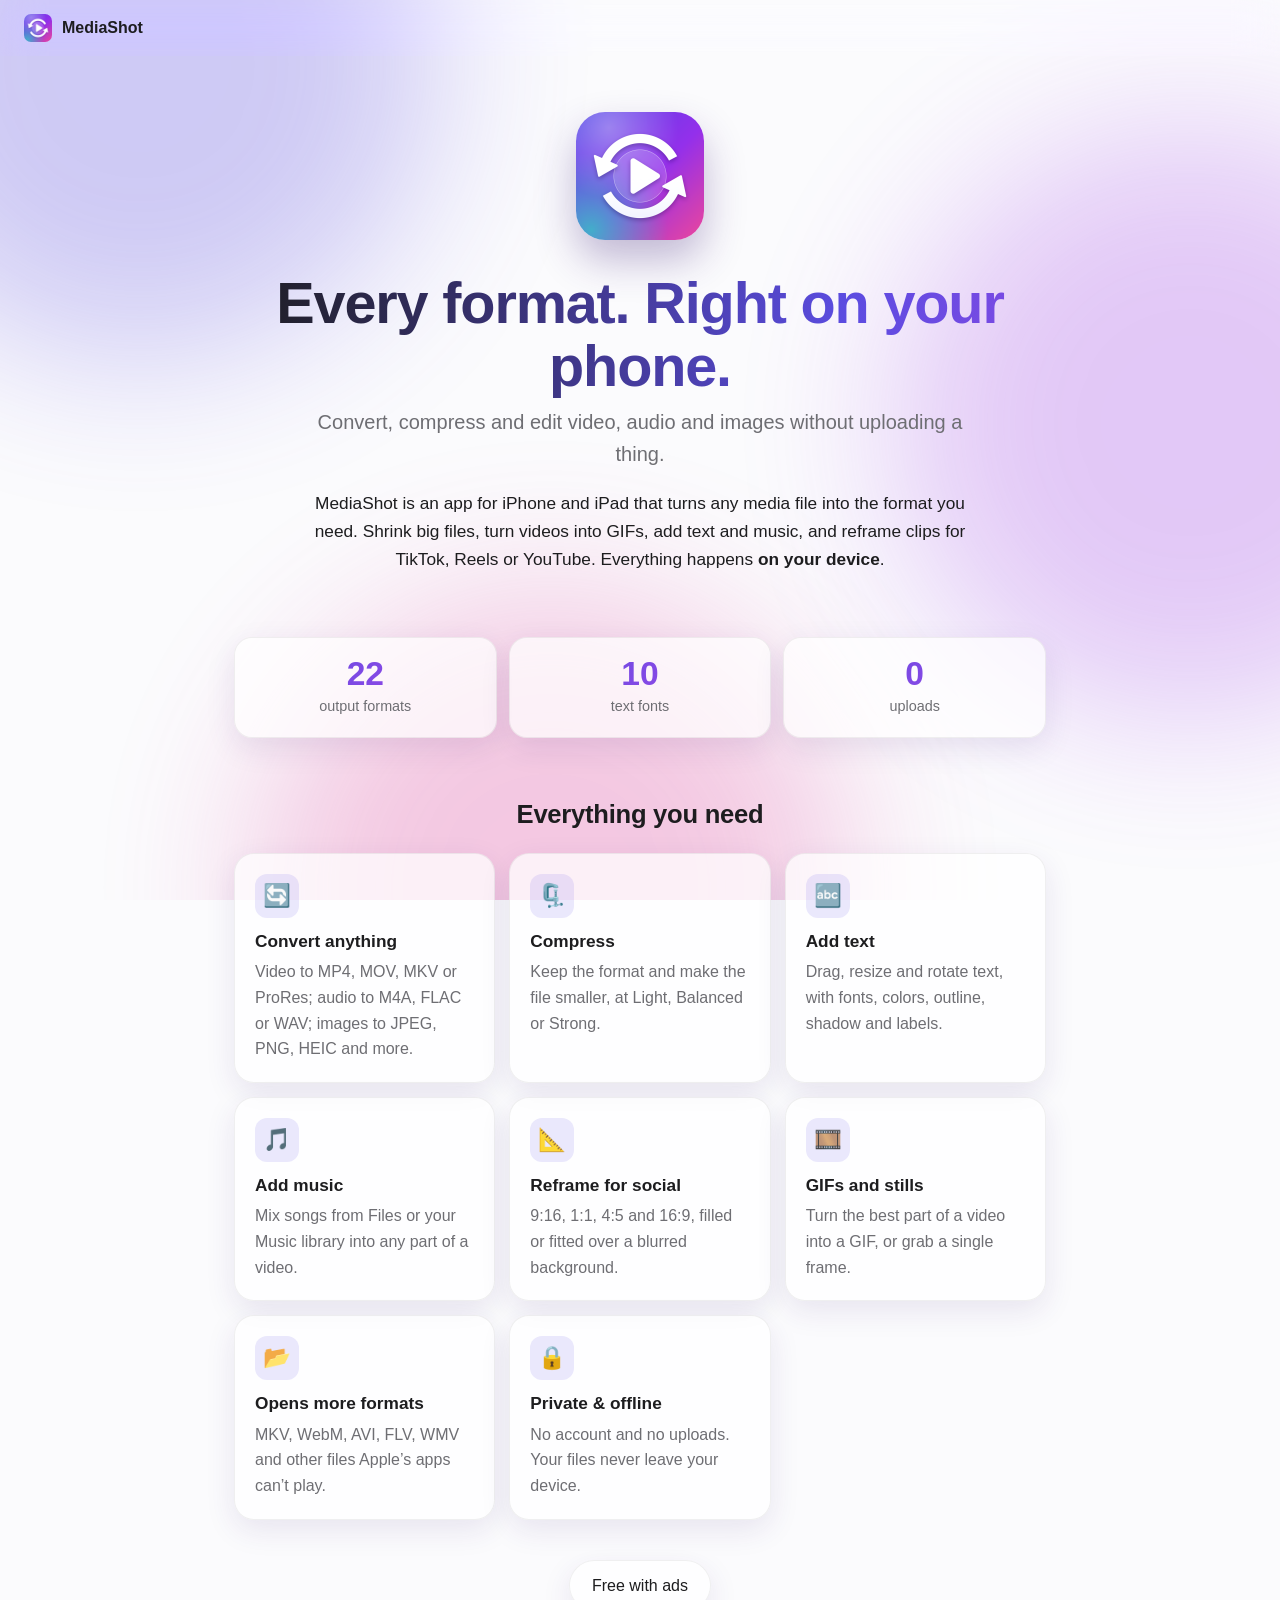
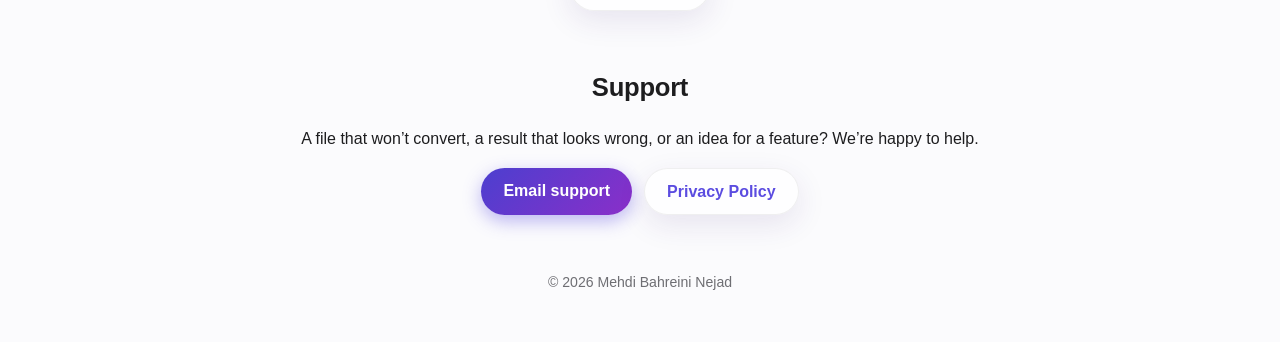
==== mediashot/index.html @ ee6002e3 "Add MediaShot home and privacy policy pages" ====
<!DOCTYPE html>
<html lang="en" class="no-js">
<head>
<meta charset="utf-8">
<meta name="viewport" content="width=device-width, initial-scale=1">
<title>MediaShot – Convert, compress and edit media on your iPhone</title>
<meta name="description" content="MediaShot converts, compresses and edits video, audio and images entirely on your iPhone and iPad. Add text and music, reframe for social media, and make GIFs.">
<link rel="icon" href="/mediashot/icon.png">
<link rel="stylesheet" href="/mediashot/style.css">
<script src="/mediashot/site.js" defer></script>
</head>
<body>

<div class="backdrop" aria-hidden="true">
  <div class="blob one"></div>
  <div class="blob two"></div>
  <div class="blob three"></div>
</div>

<header class="topbar">
  <a class="brand" href="/mediashot/"><img src="/mediashot/icon.png" alt="">MediaShot</a>
</header>

<main>
  <section class="hero">
    <img class="hero-icon" src="/mediashot/icon.png" alt="MediaShot app icon">
    <h1>Every format. Right on your phone.</h1>
    <p class="tagline">Convert, compress and edit video, audio and images without uploading a thing.</p>
    <p class="intro">MediaShot is an app for iPhone and iPad that turns any media file into the format you need. Shrink big files, turn videos into GIFs, add text and music, and reframe clips for TikTok, Reels or YouTube. Everything happens <strong>on your device</strong>.</p>
  </section>

  <div class="stats reveal" data-stagger>
    <div class="stat"><span class="num" data-count="22">22</span><span class="label">output formats</span></div>
    <div class="stat"><span class="num" data-count="10">10</span><span class="label">text fonts</span></div>
    <div class="stat"><span class="num" data-count="0">0</span><span class="label">uploads</span></div>
  </div>

  <h2 class="reveal">Everything you need</h2>
  <ul class="features" data-stagger>
    <li class="card reveal"><span class="emoji" aria-hidden="true">🔄</span><strong>Convert anything</strong><span class="text">Video to MP4, MOV, MKV or ProRes; audio to M4A, FLAC or WAV; images to JPEG, PNG, HEIC and more.</span></li>
    <li class="card reveal"><span class="emoji" aria-hidden="true">🗜️</span><strong>Compress</strong><span class="text">Keep the format and make the file smaller, at Light, Balanced or Strong.</span></li>
    <li class="card reveal"><span class="emoji" aria-hidden="true">🔤</span><strong>Add text</strong><span class="text">Drag, resize and rotate text, with fonts, colors, outline, shadow and labels.</span></li>
    <li class="card reveal"><span class="emoji" aria-hidden="true">🎵</span><strong>Add music</strong><span class="text">Mix songs from Files or your Music library into any part of a video.</span></li>
    <li class="card reveal"><span class="emoji" aria-hidden="true">📐</span><strong>Reframe for social</strong><span class="text">9:16, 1:1, 4:5 and 16:9, filled or fitted over a blurred background.</span></li>
    <li class="card reveal"><span class="emoji" aria-hidden="true">🎞️</span><strong>GIFs and stills</strong><span class="text">Turn the best part of a video into a GIF, or grab a single frame.</span></li>
    <li class="card reveal"><span class="emoji" aria-hidden="true">📂</span><strong>Opens more formats</strong><span class="text">MKV, WebM, AVI, FLV, WMV and other files Apple’s apps can’t play.</span></li>
    <li class="card reveal"><span class="emoji" aria-hidden="true">🔒</span><strong>Private &amp; offline</strong><span class="text">No account and no uploads. Your files never leave your device.</span></li>
  </ul>

  <p class="pill reveal">Free with ads</p>

  <section class="support">
    <h2 class="reveal">Support</h2>
    <p class="reveal">A file that won’t convert, a result that looks wrong, or an idea for a feature? We’re happy to help.</p>
    <div class="links reveal">
      <a class="button" href="mailto:mehsalbah@gmail.com?subject=MediaShot%20support">Email support</a>
      <a class="button secondary" href="/mediashot/privacy.html">Privacy Policy</a>
    </div>
  </section>
</main>

<footer>© 2026 Mehdi Bahreini Nejad</footer>

</body>
</html>
---- mediashot/style.css ----
/* MediaShot site — shared by /mediashot/ and /mediashot/privacy.html */

@view-transition { navigation: auto; }

:root {
  --accent: #5b4ce0;
  --accent-2: #a347e8;
  --accent-3: #e0479e;
  --text: #1d1d1f;
  --muted: #6e6e73;
  --card: rgba(255, 255, 255, 0.72);
  --card-border: rgba(0, 0, 0, 0.06);
  --bg: #fbfbfd;
  --shadow: 0 10px 30px rgba(60, 30, 120, 0.1);
  --spring: cubic-bezier(0.34, 1.56, 0.64, 1);
  --ease-out: cubic-bezier(0.22, 1, 0.36, 1);
  /* Solid fills behind white text; not lightened in dark mode, so contrast holds. */
  --fill-1: #4c3fcf;
  --fill-2: #8a2fc9;
  color-scheme: light dark;
}

@media (prefers-color-scheme: dark) {
  :root {
    --accent: #9d93ff;
    --accent-2: #cf8bff;
    --accent-3: #ff7cc3;
    --text: #f5f5f7;
    --muted: #a1a1a6;
    --card: rgba(28, 28, 30, 0.72);
    --card-border: rgba(255, 255, 255, 0.08);
    --bg: #000;
    --shadow: 0 10px 30px rgba(0, 0, 0, 0.5);
  }
}

* { box-sizing: border-box; }

html { scroll-behavior: smooth; }

body {
  margin: 0;
  font-family: -apple-system, BlinkMacSystemFont, "Segoe UI", Roboto, sans-serif;
  line-height: 1.6;
  color: var(--text);
  background: var(--bg);
  overflow-x: hidden;
  -webkit-font-smoothing: antialiased;
}

a { color: var(--accent); text-decoration: none; }
a:hover { text-decoration: underline; }

/* ---------- Animated background ---------- */

.backdrop {
  position: fixed;
  inset: 0;
  z-index: -1;
  overflow: hidden;
  pointer-events: none;
  view-transition-name: backdrop;
}

.blob {
  position: absolute;
  width: 46vmax;
  height: 46vmax;
  border-radius: 50%;
  filter: blur(80px);
  opacity: 0.28;
  will-change: transform;
}
.blob.one   { background: var(--accent);   top: -18vmax; left: -12vmax; animation: drift-one 22s ease-in-out infinite alternate; }
.blob.two   { background: var(--accent-2); top: 10vmax;  right: -16vmax; animation: drift-two 26s ease-in-out infinite alternate; }
.blob.three { background: var(--accent-3); bottom: -22vmax; left: 20vmax; animation: drift-three 30s ease-in-out infinite alternate; }

@keyframes drift-one   { to { transform: translate(14vmax, 10vmax) scale(1.15); } }
@keyframes drift-two   { to { transform: translate(-12vmax, 14vmax) scale(0.9); } }
@keyframes drift-three { to { transform: translate(-10vmax, -12vmax) scale(1.2); } }

/* ---------- Top bar & language switch ---------- */

.topbar {
  position: sticky;
  top: 0;
  z-index: 10;
  display: flex;
  justify-content: space-between;
  align-items: center;
  padding: 14px 24px;
  backdrop-filter: saturate(180%) blur(20px);
  -webkit-backdrop-filter: saturate(180%) blur(20px);
  view-transition-name: topbar;
}

.brand {
  display: flex;
  align-items: center;
  gap: 10px;
  font-weight: 600;
  color: var(--text);
}
.brand img { width: 28px; height: 28px; border-radius: 7px; }
.brand:hover { text-decoration: none; }

.lang-switch {
  position: relative;
  display: grid;
  grid-template-columns: 1fr 1fr;
  padding: 4px;
  border-radius: 999px;
  background: var(--card);
  border: 1px solid var(--card-border);
  box-shadow: var(--shadow);
}

.lang-switch a {
  position: relative;
  z-index: 1;
  padding: 6px 16px;
  border-radius: 999px;
  font-size: 0.9em;
  font-weight: 600;
  text-align: center;
  color: var(--muted);
  transition: color 0.3s var(--ease-out);
}
.lang-switch a:hover { text-decoration: none; color: var(--text); }
.lang-switch a[aria-current="page"] { color: #fff; }

.lang-thumb {
  position: absolute;
  top: 4px;
  bottom: 4px;
  left: 4px;
  width: calc(50% - 4px);
  border-radius: 999px;
  background: linear-gradient(135deg, var(--fill-1), var(--fill-2));
  box-shadow: 0 4px 14px color-mix(in srgb, var(--accent) 45%, transparent);
  transition: transform 0.45s var(--spring);
  view-transition-name: lang-thumb;
}
html[lang="de"] .lang-thumb { transform: translateX(100%); }
/* Slides the thumb immediately on click, before the page changes. */
.lang-switch.to-de .lang-thumb { transform: translateX(100%); }
.lang-switch.to-en .lang-thumb { transform: translateX(0); }

/* ---------- Layout ---------- */

main {
  max-width: 860px;
  margin: 0 auto;
  padding: 0 24px 24px;
  view-transition-name: content;
}

/* ---------- Hero ---------- */

.hero { text-align: center; padding: 56px 0 24px; }

.hero-icon {
  width: 128px;
  height: 128px;
  border-radius: 29px;
  box-shadow: 0 20px 40px rgba(60, 30, 120, 0.3);
  animation: pop-in 0.9s var(--spring) both, float 6s ease-in-out 1s infinite;
}

@keyframes pop-in {
  from { opacity: 0; transform: scale(0.4) rotate(-12deg); }
  to   { opacity: 1; transform: scale(1) rotate(0); }
}
@keyframes float {
  0%, 100% { transform: translateY(0); }
  50%      { transform: translateY(-10px); }
}

.hero h1, .doc-hero h1 {
  font-size: clamp(2.4em, 7vw, 3.6em);
  line-height: 1.1;
  margin: 24px 0 8px;
  letter-spacing: -0.02em;
  background: linear-gradient(90deg, var(--text) 0%, var(--accent) 30%, var(--accent-2) 50%, var(--accent) 70%, var(--text) 100%);
  background-size: 250% 100%;
  -webkit-background-clip: text;
  background-clip: text;
  color: transparent;
  animation: rise 0.8s var(--ease-out) 0.15s both, shimmer 7s linear 1.2s infinite;
}
@keyframes shimmer { to { background-position: -250% 0; } }

.tagline {
  font-size: 1.25em;
  color: var(--muted);
  margin: 0 auto;
  max-width: 34em;
  animation: rise 0.8s var(--ease-out) 0.3s both;
}

.intro {
  font-size: 1.08em;
  max-width: 40em;
  margin: 20px auto 0;
  animation: rise 0.8s var(--ease-out) 0.45s both;
}

@keyframes rise {
  from { opacity: 0; transform: translateY(24px); filter: blur(6px); }
  to   { opacity: 1; transform: none; filter: none; }
}

/* ---------- Stats ---------- */

.stats {
  display: grid;
  grid-template-columns: repeat(3, 1fr);
  gap: 12px;
  margin: 40px 0 8px;
}
.stat {
  text-align: center;
  padding: 18px 8px;
  border-radius: 18px;
  background: var(--card);
  border: 1px solid var(--card-border);
  box-shadow: var(--shadow);
  backdrop-filter: blur(12px);
  -webkit-backdrop-filter: blur(12px);
}
.stat .num {
  display: block;
  font-size: 2.1em;
  font-weight: 700;
  line-height: 1.1;
  font-variant-numeric: tabular-nums;
  background: linear-gradient(135deg, var(--accent), var(--accent-2));
  -webkit-background-clip: text;
  background-clip: text;
  color: transparent;
}
.stat .label { font-size: 0.9em; color: var(--muted); }

/* ---------- Features ---------- */

h2 {
  font-size: 1.6em;
  letter-spacing: -0.01em;
  margin: 56px 0 18px;
  text-align: center;
}

.features {
  display: grid;
  grid-template-columns: repeat(auto-fit, minmax(240px, 1fr));
  gap: 14px;
  padding: 0;
  margin: 0;
  list-style: none;
  perspective: 900px;
}

.card {
  --mx: 50%;
  --my: 50%;
  position: relative;
  padding: 20px;
  border-radius: 20px;
  background: var(--card);
  border: 1px solid var(--card-border);
  box-shadow: var(--shadow);
  backdrop-filter: blur(12px);
  -webkit-backdrop-filter: blur(12px);
  overflow: hidden;
  transform-style: preserve-3d;
  transition: transform 0.25s var(--ease-out), box-shadow 0.25s var(--ease-out);
}
/* Soft light that follows the pointer. */
.card::before {
  content: "";
  position: absolute;
  inset: 0;
  background: radial-gradient(240px circle at var(--mx) var(--my), color-mix(in srgb, var(--accent) 18%, transparent), transparent 70%);
  opacity: 0;
  transition: opacity 0.3s;
  pointer-events: none;
}
.card:hover::before { opacity: 1; }
.card:hover { box-shadow: 0 18px 40px rgba(60, 30, 120, 0.18); }

.card .emoji {
  display: inline-grid;
  place-items: center;
  width: 44px;
  height: 44px;
  margin-bottom: 10px;
  border-radius: 12px;
  font-size: 1.4em;
  background: color-mix(in srgb, var(--accent) 12%, transparent);
  transition: transform 0.5s var(--spring);
}
.card:hover .emoji { transform: scale(1.15) rotate(-8deg); }
.card strong { display: block; font-size: 1.08em; margin-bottom: 4px; }
.card span.text { color: var(--muted); }

/* ---------- Scroll reveal ---------- */

.reveal {
  opacity: 0;
  transform: translateY(32px) scale(0.97);
  filter: blur(4px);
  transition:
    opacity 0.8s var(--ease-out),
    transform 0.8s var(--ease-out),
    filter 0.8s var(--ease-out);
  transition-delay: var(--delay, 0s);
}
.reveal.visible { opacity: 1; transform: none; filter: none; }
/* Without JavaScript nothing should stay hidden. */
.no-js .reveal { opacity: 1; transform: none; filter: none; }

/* ---------- Pricing & support ---------- */

.pill {
  display: block;
  width: fit-content;
  margin: 40px auto 0;
  padding: 12px 22px;
  border-radius: 999px;
  text-align: center;
  background: var(--card);
  border: 1px solid var(--card-border);
  box-shadow: var(--shadow);
}

.support { text-align: center; }
.support .links { display: flex; justify-content: center; flex-wrap: wrap; gap: 12px; margin-top: 16px; }

.button {
  display: inline-block;
  padding: 10px 22px;
  border-radius: 999px;
  font-weight: 600;
  color: #fff;
  background: linear-gradient(135deg, var(--fill-1), var(--fill-2));
  box-shadow: 0 6px 18px color-mix(in srgb, var(--accent) 40%, transparent);
  transition: transform 0.35s var(--spring), box-shadow 0.35s var(--ease-out);
}
.button:hover { text-decoration: none; transform: translateY(-2px) scale(1.04); }
.button.secondary {
  color: var(--accent);
  background: var(--card);
  border: 1px solid var(--card-border);
  box-shadow: var(--shadow);
}

.note {
  max-width: 44em;
  margin: 48px auto 0;
  font-size: 0.88em;
  color: var(--muted);
  text-align: center;
}

footer {
  text-align: center;
  font-size: 0.88em;
  color: var(--muted);
  padding: 32px 24px 48px;
}

@media (max-width: 520px) {
  .stats { gap: 8px; }
  .stat .num { font-size: 1.6em; }
  .topbar { padding: 12px 16px; }
}

/* ---------- Page-to-page transition between languages ---------- */

::view-transition-old(content),
::view-transition-new(content) {
  animation-duration: 0.6s;
  animation-timing-function: var(--ease-out);
  animation-fill-mode: both;
}
::view-transition-old(content) { animation-name: slide-out-left; }
::view-transition-new(content) { animation-name: slide-in-right; }

/* Going back to English reverses the direction. */
html:active-view-transition-type(to-en)::view-transition-old(content) { animation-name: slide-out-right; }
html:active-view-transition-type(to-en)::view-transition-new(content) { animation-name: slide-in-left; }

::view-transition-group(lang-thumb) {
  animation-duration: 0.5s;
  animation-timing-function: var(--spring);
}

@keyframes slide-out-left  { to   { opacity: 0; transform: translateX(-8%) scale(0.96); filter: blur(10px); } }
@keyframes slide-in-right  { from { opacity: 0; transform: translateX(8%) scale(0.96);  filter: blur(10px); } }
@keyframes slide-out-right { to   { opacity: 0; transform: translateX(8%) scale(0.96);  filter: blur(10px); } }
@keyframes slide-in-left   { from { opacity: 0; transform: translateX(-8%) scale(0.96); filter: blur(10px); } }

/* Fallback for browsers without cross-page view transitions. */
main.leaving-left  { animation: slide-out-left 0.35s var(--ease-out) forwards; }
main.leaving-right { animation: slide-out-right 0.35s var(--ease-out) forwards; }

/* ---------- Reduced motion ---------- */

@media (prefers-reduced-motion: reduce) {
  @view-transition { navigation: none; }
  *, *::before, *::after {
    animation: none !important;
    transition: none !important;
  }
  .reveal { opacity: 1; transform: none; filter: none; }
  .hero h1 { background-position: 50% 0; }
}

/* ---------- Document pages (privacy policy) ---------- */

.doc-hero { text-align: center; padding: 48px 0 8px; }
.doc-hero .hero-icon { width: 84px; height: 84px; border-radius: 19px; }
.doc-hero h1 { font-size: clamp(2em, 6vw, 2.8em); margin-top: 20px; hyphens: auto; overflow-wrap: break-word; }

.chip {
  display: inline-block;
  margin-top: 4px;
  padding: 4px 14px;
  border-radius: 999px;
  font-size: 0.85em;
  color: var(--muted);
  background: var(--card);
  border: 1px solid var(--card-border);
  animation: rise 0.8s var(--ease-out) 0.3s both;
}

.highlights { margin-top: 36px; }
.highlights .card { text-align: center; }
.highlights .emoji { margin-inline: auto; }

.toc {
  display: flex;
  flex-wrap: wrap;
  justify-content: center;
  gap: 8px;
  margin: 36px 0 8px;
  padding: 0;
  list-style: none;
}
.toc a {
  display: inline-block;
  padding: 6px 14px;
  border-radius: 999px;
  font-size: 0.88em;
  color: var(--text);
  background: var(--card);
  border: 1px solid var(--card-border);
  transition: transform 0.35s var(--spring), border-color 0.3s, color 0.3s;
}
.toc a:hover { text-decoration: none; transform: translateY(-2px); color: var(--accent); border-color: color-mix(in srgb, var(--accent) 40%, transparent); }

.doc-section {
  position: relative;
  margin-top: 18px;
  padding: 24px 24px 20px 76px;
  border-radius: 20px;
  background: var(--card);
  border: 1px solid var(--card-border);
  box-shadow: var(--shadow);
  backdrop-filter: blur(12px);
  -webkit-backdrop-filter: blur(12px);
  scroll-margin-top: 90px;
}
.doc-section .index {
  position: absolute;
  top: 22px;
  left: 22px;
  display: grid;
  place-items: center;
  width: 36px;
  height: 36px;
  border-radius: 11px;
  font-weight: 700;
  color: #fff;
  background: linear-gradient(135deg, var(--fill-1), var(--fill-2));
  box-shadow: 0 4px 12px color-mix(in srgb, var(--accent) 35%, transparent);
}
.doc-section h2 { text-align: left; margin: 2px 0 8px; font-size: 1.25em; }
.doc-section p, .doc-section ul { margin: 8px 0; }
.doc-section ul { padding-left: 1.2em; }
.doc-section li::marker { color: var(--accent); }
/* Briefly glows when reached through the table of contents. */
.doc-section:target { animation: target-glow 1.6s var(--ease-out); }
@keyframes target-glow {
  0%   { box-shadow: 0 0 0 0 color-mix(in srgb, var(--accent) 60%, transparent); }
  100% { box-shadow: 0 0 0 14px transparent, var(--shadow); }
}

.footer-links { display: flex; justify-content: center; gap: 18px; margin-bottom: 8px; }

@media (max-width: 520px) {
  .doc-section { padding: 70px 18px 16px; }
  .doc-section .index { top: 20px; left: 18px; }
}
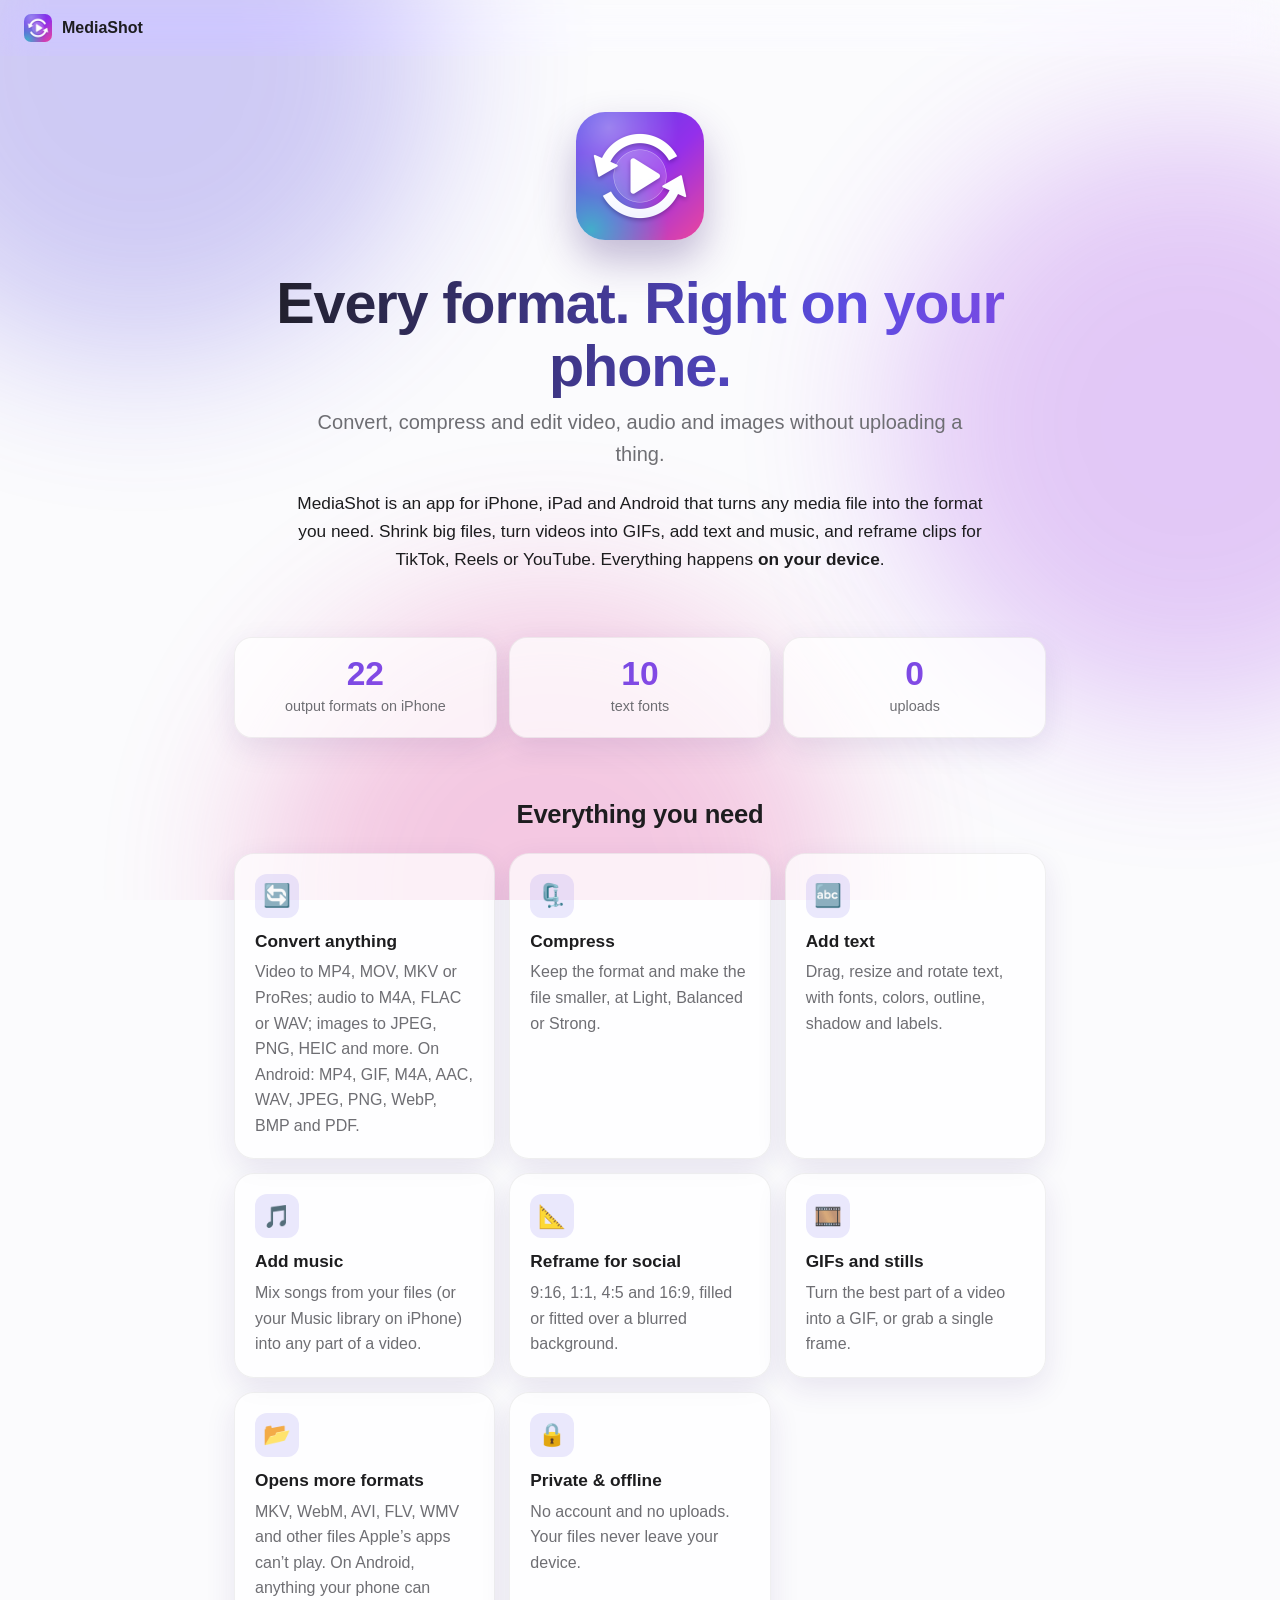
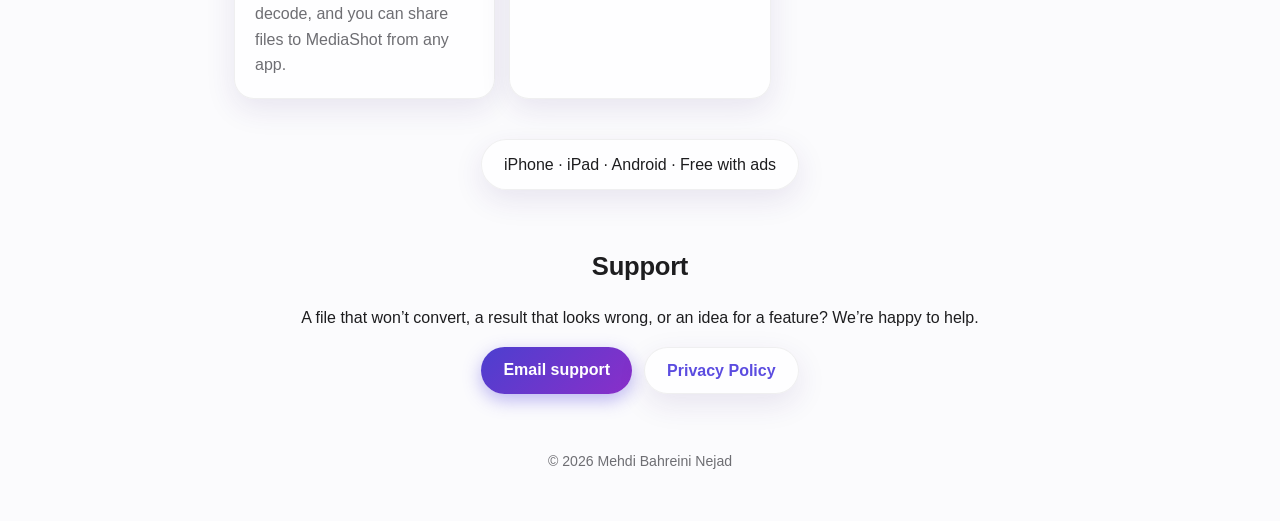
==== commit 03022503: "Mention the Android app on the MediaShot pages" ====
--- a/mediashot/index.html
+++ b/mediashot/index.html
@@ -3,8 +3,8 @@
 <head>
 <meta charset="utf-8">
 <meta name="viewport" content="width=device-width, initial-scale=1">
-<title>MediaShot – Convert, compress and edit media on your iPhone</title>
-<meta name="description" content="MediaShot converts, compresses and edits video, audio and images entirely on your iPhone and iPad. Add text and music, reframe for social media, and make GIFs.">
+<title>MediaShot – Convert, compress and edit media on iPhone and Android</title>
+<meta name="description" content="MediaShot converts, compresses and edits video, audio and images entirely on your iPhone, iPad or Android phone. Add text and music, reframe for social media, and make GIFs.">
 <link rel="icon" href="/mediashot/icon.png">
 <link rel="stylesheet" href="/mediashot/style.css">
 <script src="/mediashot/site.js" defer></script>
@@ -26,28 +26,28 @@
     <img class="hero-icon" src="/mediashot/icon.png" alt="MediaShot app icon">
     <h1>Every format. Right on your phone.</h1>
     <p class="tagline">Convert, compress and edit video, audio and images without uploading a thing.</p>
-    <p class="intro">MediaShot is an app for iPhone and iPad that turns any media file into the format you need. Shrink big files, turn videos into GIFs, add text and music, and reframe clips for TikTok, Reels or YouTube. Everything happens <strong>on your device</strong>.</p>
+    <p class="intro">MediaShot is an app for iPhone, iPad and Android that turns any media file into the format you need. Shrink big files, turn videos into GIFs, add text and music, and reframe clips for TikTok, Reels or YouTube. Everything happens <strong>on your device</strong>.</p>
   </section>
 
   <div class="stats reveal" data-stagger>
-    <div class="stat"><span class="num" data-count="22">22</span><span class="label">output formats</span></div>
+    <div class="stat"><span class="num" data-count="22">22</span><span class="label">output formats on iPhone</span></div>
     <div class="stat"><span class="num" data-count="10">10</span><span class="label">text fonts</span></div>
     <div class="stat"><span class="num" data-count="0">0</span><span class="label">uploads</span></div>
   </div>
 
   <h2 class="reveal">Everything you need</h2>
   <ul class="features" data-stagger>
-    <li class="card reveal"><span class="emoji" aria-hidden="true">🔄</span><strong>Convert anything</strong><span class="text">Video to MP4, MOV, MKV or ProRes; audio to M4A, FLAC or WAV; images to JPEG, PNG, HEIC and more.</span></li>
+    <li class="card reveal"><span class="emoji" aria-hidden="true">🔄</span><strong>Convert anything</strong><span class="text">Video to MP4, MOV, MKV or ProRes; audio to M4A, FLAC or WAV; images to JPEG, PNG, HEIC and more. On Android: MP4, GIF, M4A, AAC, WAV, JPEG, PNG, WebP, BMP and PDF.</span></li>
     <li class="card reveal"><span class="emoji" aria-hidden="true">🗜️</span><strong>Compress</strong><span class="text">Keep the format and make the file smaller, at Light, Balanced or Strong.</span></li>
     <li class="card reveal"><span class="emoji" aria-hidden="true">🔤</span><strong>Add text</strong><span class="text">Drag, resize and rotate text, with fonts, colors, outline, shadow and labels.</span></li>
-    <li class="card reveal"><span class="emoji" aria-hidden="true">🎵</span><strong>Add music</strong><span class="text">Mix songs from Files or your Music library into any part of a video.</span></li>
+    <li class="card reveal"><span class="emoji" aria-hidden="true">🎵</span><strong>Add music</strong><span class="text">Mix songs from your files (or your Music library on iPhone) into any part of a video.</span></li>
     <li class="card reveal"><span class="emoji" aria-hidden="true">📐</span><strong>Reframe for social</strong><span class="text">9:16, 1:1, 4:5 and 16:9, filled or fitted over a blurred background.</span></li>
     <li class="card reveal"><span class="emoji" aria-hidden="true">🎞️</span><strong>GIFs and stills</strong><span class="text">Turn the best part of a video into a GIF, or grab a single frame.</span></li>
-    <li class="card reveal"><span class="emoji" aria-hidden="true">📂</span><strong>Opens more formats</strong><span class="text">MKV, WebM, AVI, FLV, WMV and other files Apple’s apps can’t play.</span></li>
+    <li class="card reveal"><span class="emoji" aria-hidden="true">📂</span><strong>Opens more formats</strong><span class="text">MKV, WebM, AVI, FLV, WMV and other files Apple’s apps can’t play. On Android, anything your phone can decode, and you can share files to MediaShot from any app.</span></li>
     <li class="card reveal"><span class="emoji" aria-hidden="true">🔒</span><strong>Private &amp; offline</strong><span class="text">No account and no uploads. Your files never leave your device.</span></li>
   </ul>
 
-  <p class="pill reveal">Free with ads</p>
+  <p class="pill reveal">iPhone · iPad · Android · Free with ads</p>
 
   <section class="support">
     <h2 class="reveal">Support</h2>
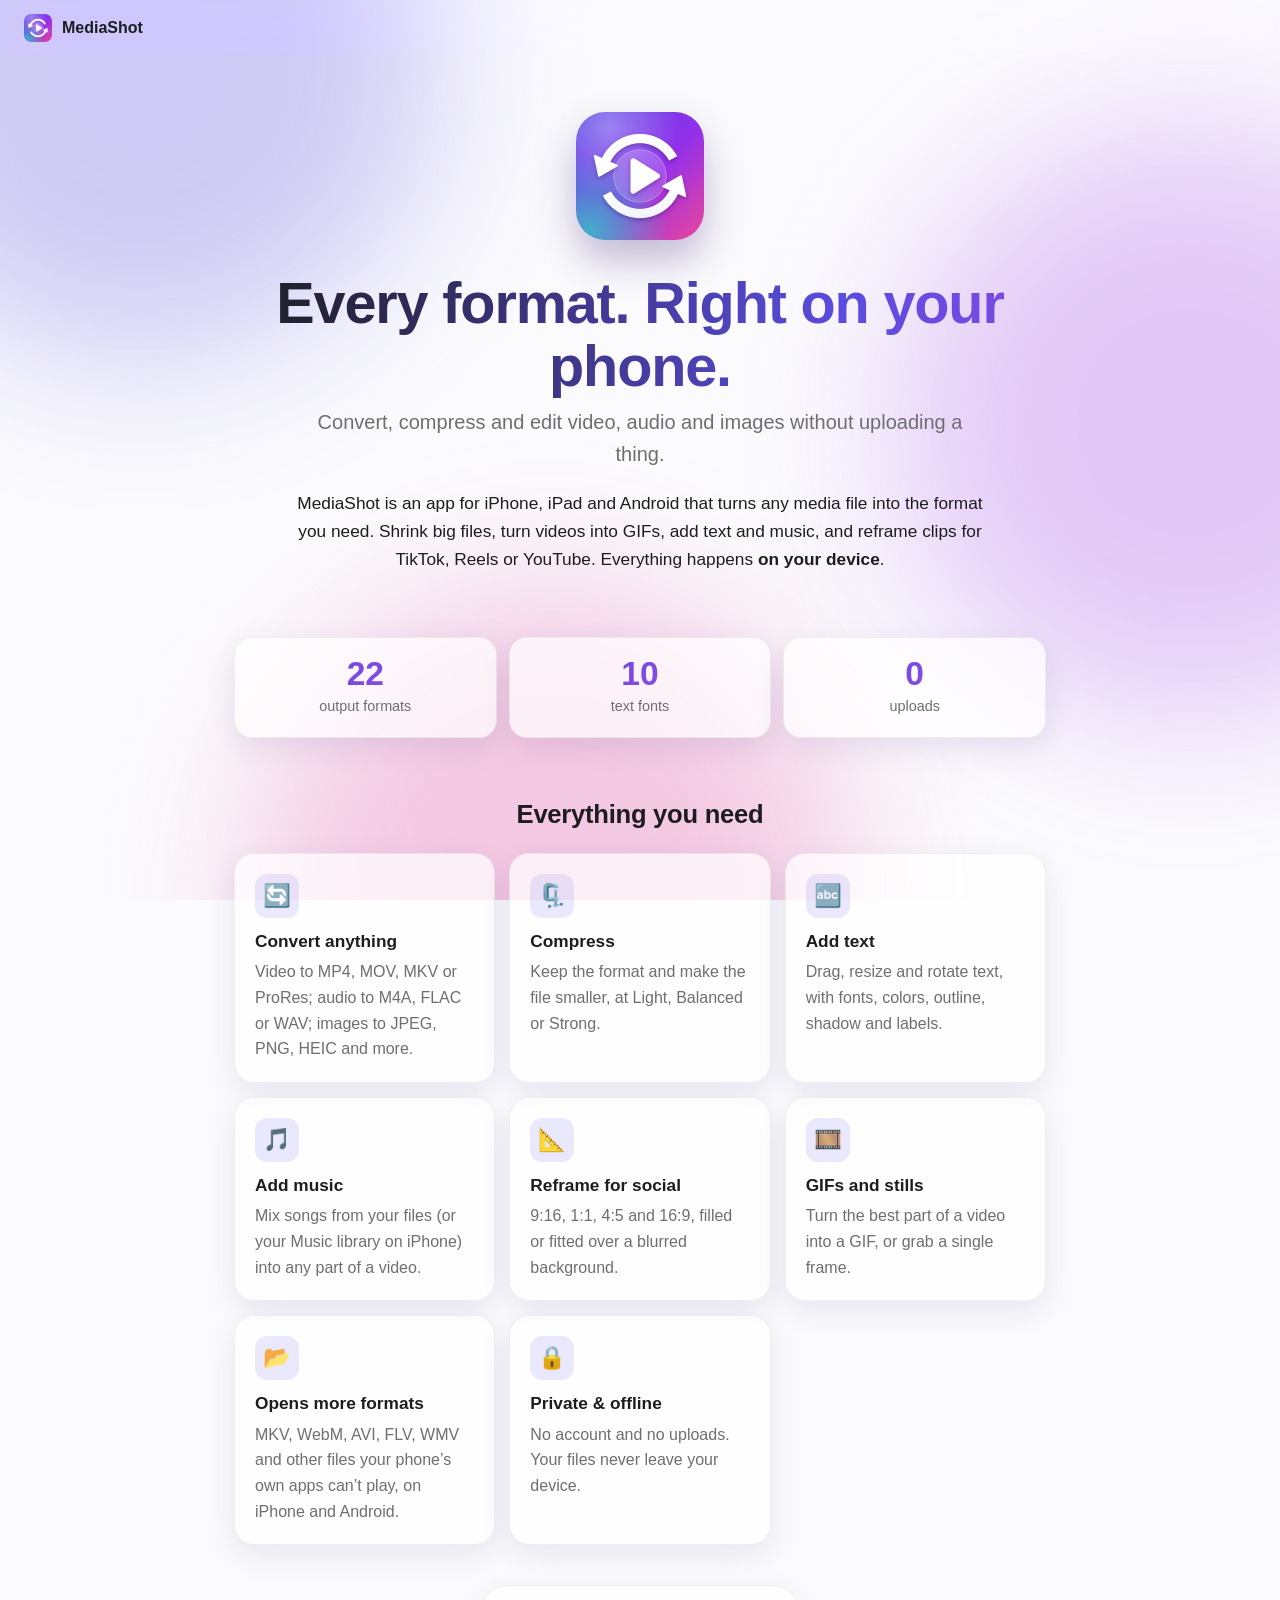
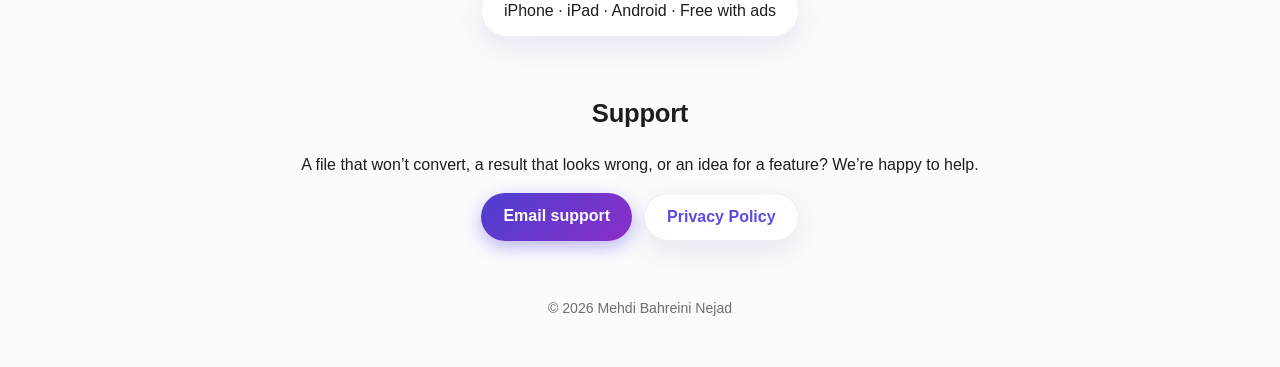
==== commit 66269e01: "MediaShot for Android now has the same formats as iPhone" ====
--- a/mediashot/index.html
+++ b/mediashot/index.html
@@ -30,20 +30,20 @@
   </section>
 
   <div class="stats reveal" data-stagger>
-    <div class="stat"><span class="num" data-count="22">22</span><span class="label">output formats on iPhone</span></div>
+    <div class="stat"><span class="num" data-count="22">22</span><span class="label">output formats</span></div>
     <div class="stat"><span class="num" data-count="10">10</span><span class="label">text fonts</span></div>
     <div class="stat"><span class="num" data-count="0">0</span><span class="label">uploads</span></div>
   </div>
 
   <h2 class="reveal">Everything you need</h2>
   <ul class="features" data-stagger>
-    <li class="card reveal"><span class="emoji" aria-hidden="true">🔄</span><strong>Convert anything</strong><span class="text">Video to MP4, MOV, MKV or ProRes; audio to M4A, FLAC or WAV; images to JPEG, PNG, HEIC and more. On Android: MP4, GIF, M4A, AAC, WAV, JPEG, PNG, WebP, BMP and PDF.</span></li>
+    <li class="card reveal"><span class="emoji" aria-hidden="true">🔄</span><strong>Convert anything</strong><span class="text">Video to MP4, MOV, MKV or ProRes; audio to M4A, FLAC or WAV; images to JPEG, PNG, HEIC and more.</span></li>
     <li class="card reveal"><span class="emoji" aria-hidden="true">🗜️</span><strong>Compress</strong><span class="text">Keep the format and make the file smaller, at Light, Balanced or Strong.</span></li>
     <li class="card reveal"><span class="emoji" aria-hidden="true">🔤</span><strong>Add text</strong><span class="text">Drag, resize and rotate text, with fonts, colors, outline, shadow and labels.</span></li>
     <li class="card reveal"><span class="emoji" aria-hidden="true">🎵</span><strong>Add music</strong><span class="text">Mix songs from your files (or your Music library on iPhone) into any part of a video.</span></li>
     <li class="card reveal"><span class="emoji" aria-hidden="true">📐</span><strong>Reframe for social</strong><span class="text">9:16, 1:1, 4:5 and 16:9, filled or fitted over a blurred background.</span></li>
     <li class="card reveal"><span class="emoji" aria-hidden="true">🎞️</span><strong>GIFs and stills</strong><span class="text">Turn the best part of a video into a GIF, or grab a single frame.</span></li>
-    <li class="card reveal"><span class="emoji" aria-hidden="true">📂</span><strong>Opens more formats</strong><span class="text">MKV, WebM, AVI, FLV, WMV and other files Apple’s apps can’t play. On Android, anything your phone can decode, and you can share files to MediaShot from any app.</span></li>
+    <li class="card reveal"><span class="emoji" aria-hidden="true">📂</span><strong>Opens more formats</strong><span class="text">MKV, WebM, AVI, FLV, WMV and other files your phone’s own apps can’t play, on iPhone and Android.</span></li>
     <li class="card reveal"><span class="emoji" aria-hidden="true">🔒</span><strong>Private &amp; offline</strong><span class="text">No account and no uploads. Your files never leave your device.</span></li>
   </ul>
 
